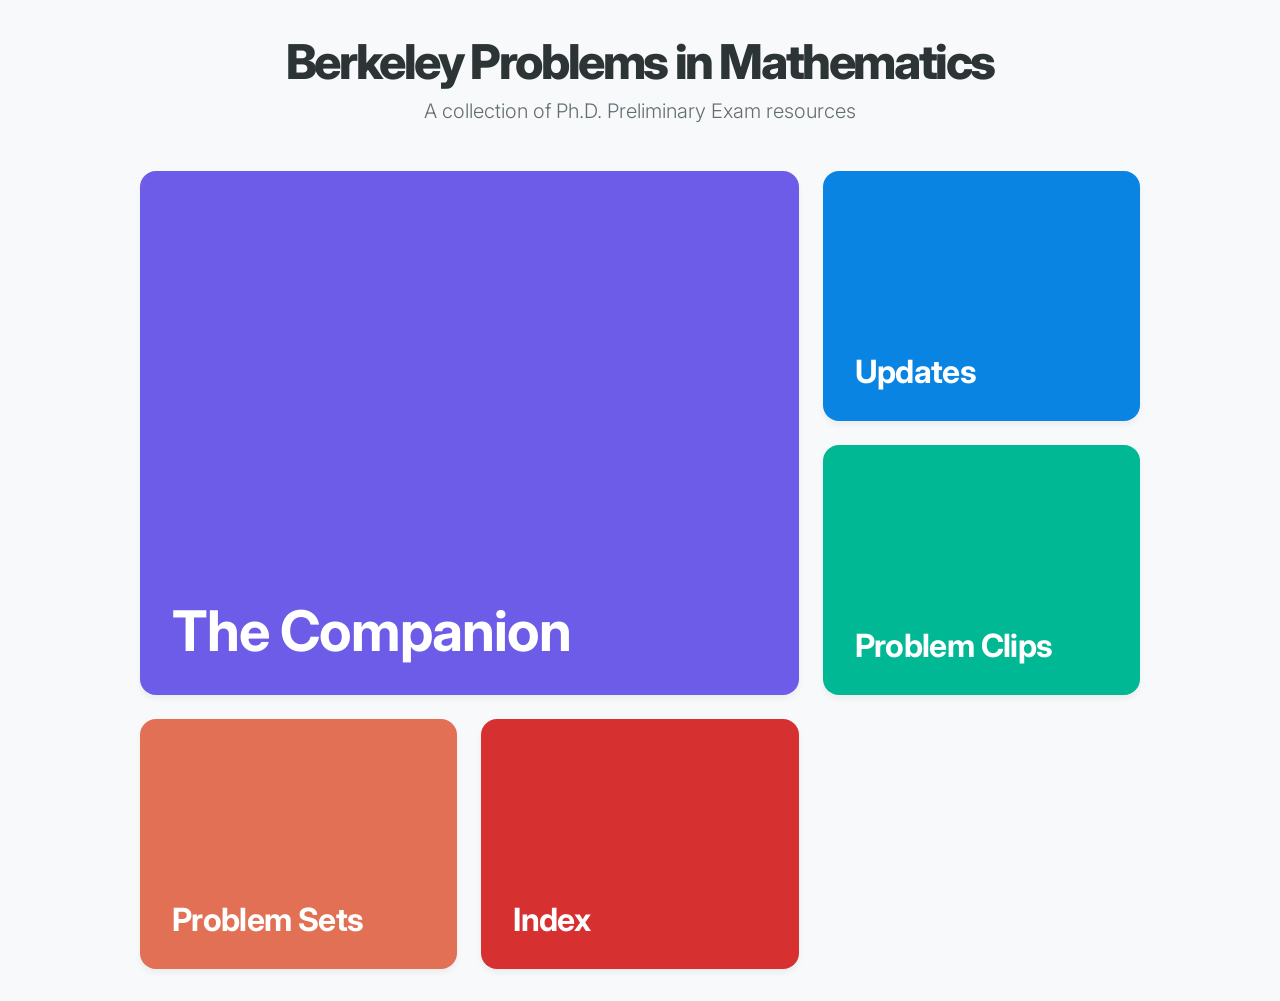
==== index.html @ 05d7f3aa "Update index.html" ====
<!DOCTYPE html>
<html lang="en">
<head>
    <meta charset="UTF-8">
    <meta name="viewport" content="width=device-width, initial-scale=1.0">
    <title>Berkeley Problems in Mathematics</title>
    <link rel="preconnect" href="https://fonts.googleapis.com">
    <link rel="preconnect" href="https://fonts.gstatic.com" crossorigin>
    <link href="https://fonts.googleapis.com/css2?family=Inter:wght@300;600;800&display=swap" rel="stylesheet">
    <style>
        :root {
            --bg-color: #f8f9fa;
            --text-color: #2d3436;
            
            /* Tile Palette */
            --tile-1: #6c5ce7; /* Purple */
            --tile-2: #0984e3; /* Blue */
            --tile-3: #00b894; /* Green */
            --tile-4: #e17055; /* Orange */
            --tile-5: #d63031; /* Red */
        }

        * {
            box-sizing: border-box;
            margin: 0;
            padding: 0;
        }

        body {
            font-family: 'Inter', sans-serif;
            background-color: var(--bg-color);
            color: var(--text-color);
            display: flex;
            flex-direction: column;
            align-items: center;
            min-height: 100vh;
            padding: 2rem;
        }

        header {
            text-align: center;
            margin-bottom: 3rem;
            max-width: 800px;
        }

        h1 {
            font-weight: 800;
            font-size: 3rem;
            letter-spacing: -0.05em;
            margin-bottom: 0.5rem;
            color: #2d3436;
        }

        p.subtitle {
            font-weight: 300;
            font-size: 1.25rem;
            color: #636e72;
        }

        /* Grid Container */
        .grid-container {
            display: grid;
            grid-template-columns: repeat(auto-fit, minmax(250px, 1fr));
            gap: 1.5rem;
            width: 100%;
            max-width: 1000px;
        }

        /* Tile Styling */
        .tile {
            display: flex;
            flex-direction: column; /* Stack title on top of text */
            justify-content: flex-end; /* Push content to bottom */
            align-items: flex-start;
            padding: 2rem;
            height: 250px;
            border-radius: 16px;
            text-decoration: none;
            transition: transform 0.3s ease, box-shadow 0.3s ease;
            box-shadow: 0 4px 6px rgba(0,0,0,0.05);
            position: relative;
            overflow: hidden;
            background-color: #ccc; /* Fallback */
        }

        .tile h2 {
            color: white;
            font-size: 2rem;
            font-weight: 700;
            letter-spacing: -0.02em;
            line-height: 1.1;
            margin: 0;
            /* Transition for the title's movement */
            transition: transform 0.3s ease;
        }

        /* The hidden description text */
        .description {
            color: rgba(255, 255, 255, 0.9);
            font-size: 1rem;
            font-weight: 400;
            margin-top: 0;
            
            /* Hidden state */
            max-height: 0;
            opacity: 0;
            overflow: hidden;
            
            /* Smooth reveal animation */
            transition: max-height 0.4s ease, opacity 0.4s ease, margin-top 0.4s ease;
        }

        /* --- HOVER EFFECTS --- */
        
        .tile:hover {
            transform: translateY(-5px);
            box-shadow: 0 15px 30px rgba(0,0,0,0.2);
        }

        .tile:hover .description {
            max-height: 100px; /* Expand height to reveal text */
            opacity: 1;
            margin-top: 0.75rem; /* Add specific space between title and text */
        }

        /* Tile Colors */
        .tile:nth-child(1) { background-color: var(--tile-1); }
        .tile:nth-child(2) { background-color: var(--tile-2); }
        .tile:nth-child(3) { background-color: var(--tile-3); }
        .tile:nth-child(4) { background-color: var(--tile-4); }
        .tile:nth-child(5) { background-color: var(--tile-5); }

        /* Responsive Layout */
        @media (min-width: 768px) {
            .grid-container {
                grid-template-columns: repeat(3, 1fr);
                grid-template-rows: repeat(2, 250px);
            }

            /* Make the first tile span 2 columns and 2 rows for emphasis */
            .tile:nth-child(1) {
                grid-column: span 2;
                grid-row: span 2;
                height: auto; 
            }

            .tile:nth-child(1) h2 {
                font-size: 3.5rem;
            }
            
            /* Larger text for the large tile */
            .tile:nth-child(1) .description {
                font-size: 1.25rem;
                max-width: 80%;
            }
        }

        @media (max-width: 767px) {
            h1 { font-size: 2rem; }
            .tile { height: 200px; padding: 1.5rem;}
            .tile h2 { font-size: 1.75rem; }
        }

    </style>
</head>
<body>

    <header>
        <h1>Berkeley Problems in Mathematics</h1>
        <p class="subtitle">A collection of Ph.D. Preliminary Exam resources</p>
    </header>

    <main class="grid-container">
        <a href="main-eb.pdf" class="tile">
            <h2>The Companion</h2>
            <p class="description">Find out more about the context and ihe inner works of many problems...</p>
        </a>

        <a href="Spring26.pdf" class="tile">
            <h2>Updates</h2>
            <p class="description">Updates on the book and new problems.</p>
        </a>

        <a href="video-clips2.html" class="tile">
            <h2>Problem Clips</h2>
            <p class="description">Short clips with the solution of selected problem</p>
        </a>

        <a href="problem-sets.html" class="tile">
            <h2>Problem Sets</h2>
            <p class="description">All the problem sets.</p>
        </a>

        <a href="rolodex.html" class="tile">
            <h2>Index</h2>
            <p class="description">The main index of each problem.</p>
        </a>
    </main>

</body>
</html>
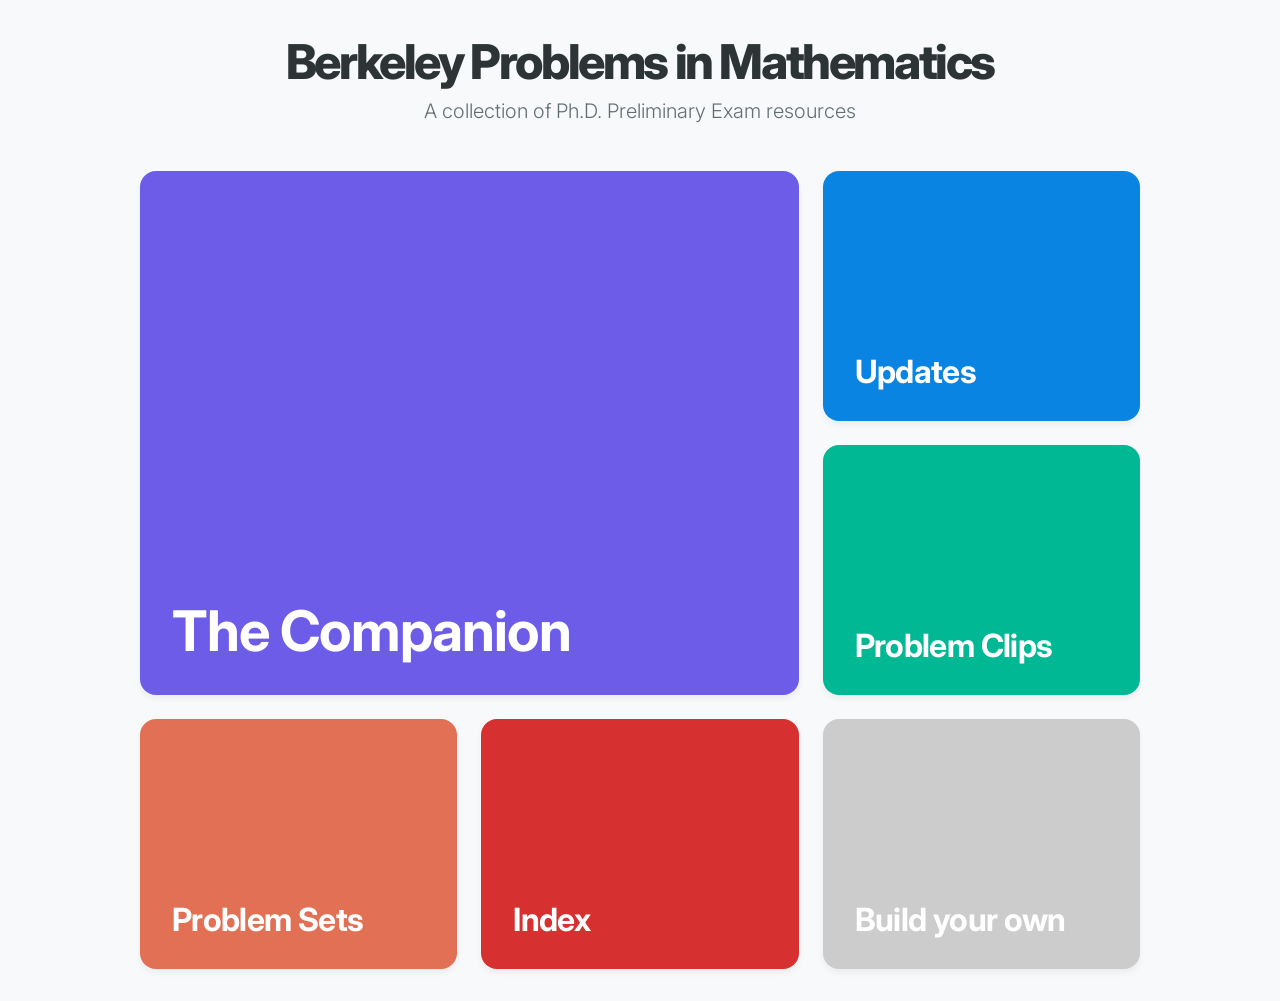
==== commit 61b8e86a: "Update index.html" ====
--- a/index.html
+++ b/index.html
@@ -173,12 +173,12 @@
     <main class="grid-container">
         <a href="main-eb.pdf" class="tile">
             <h2>The Companion</h2>
-            <p class="description">Find out more about the context and ihe inner works of many problems...</p>
+            <p class="description">Find out more about the context and the inner works of many problems</p>
         </a>
 
         <a href="Spring26.pdf" class="tile">
             <h2>Updates</h2>
-            <p class="description">Updates on the book and new problems.</p>
+            <p class="description">Updates on the book and new problems</p>
         </a>
 
         <a href="video-clips2.html" class="tile">
@@ -188,12 +188,16 @@
 
         <a href="problem-sets.html" class="tile">
             <h2>Problem Sets</h2>
-            <p class="description">All the problem sets.</p>
+            <p class="description">All the problem sets</p>
         </a>
 
         <a href="rolodex.html" class="tile">
             <h2>Index</h2>
-            <p class="description">The main index of each problem.</p>
+            <p class="description">The main index of each problem</p>
+        </a>
+         <a href="rolodex.html" class="tile">
+            <h2>Build your own</h2>
+            <p class="description">Build your own exam</p>
         </a>
     </main>
 
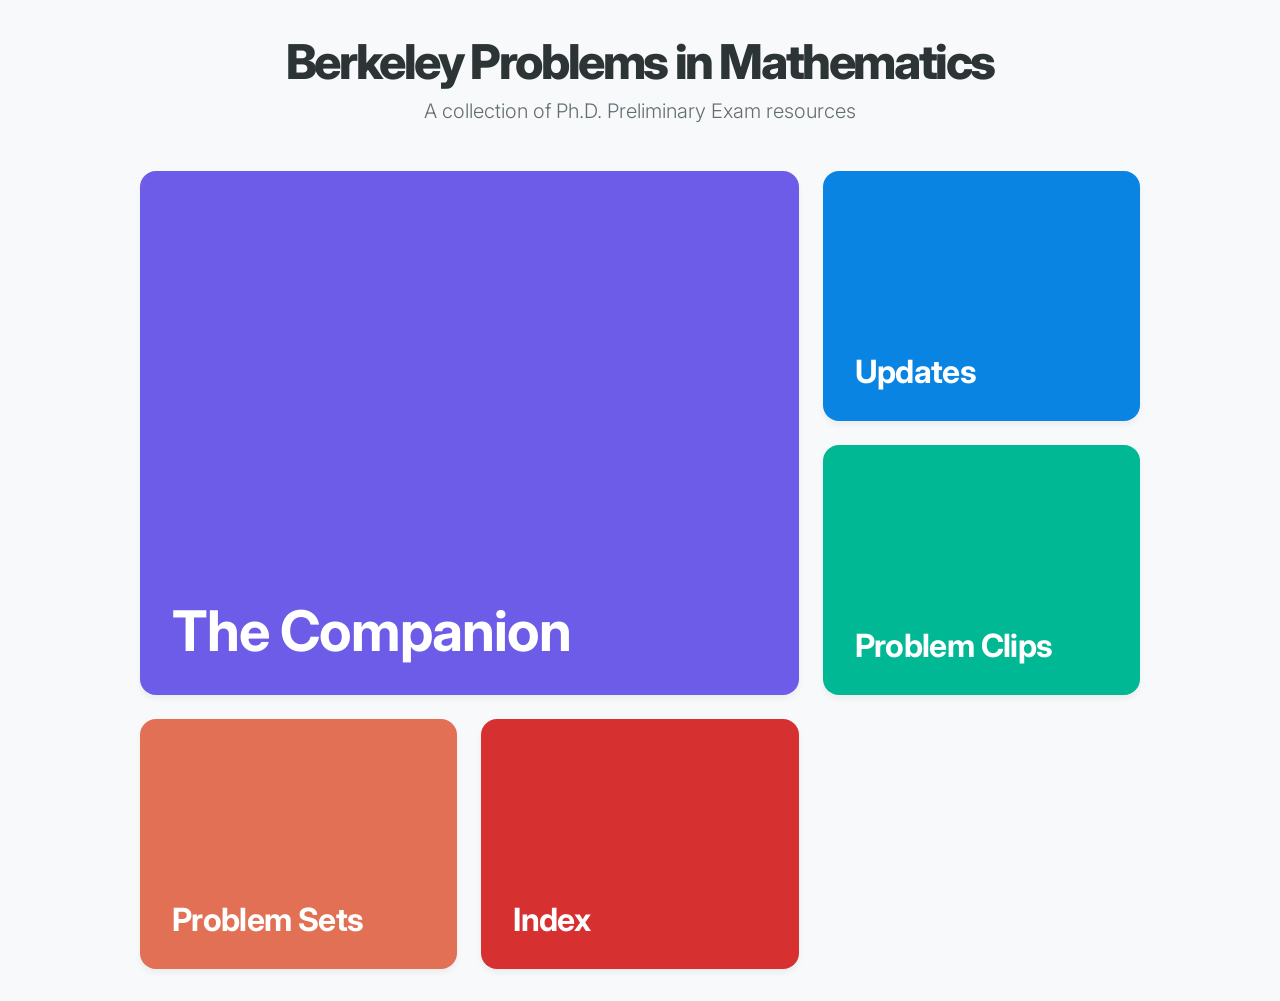
==== commit 324f7559: "Update index.html" ====
--- a/index.html
+++ b/index.html
@@ -195,10 +195,6 @@
             <h2>Index</h2>
             <p class="description">The main index of each problem</p>
         </a>
-         <a href="rolodex.html" class="tile">
-            <h2>Build your own</h2>
-            <p class="description">Build your own exam</p>
-        </a>
     </main>
 
 </body>
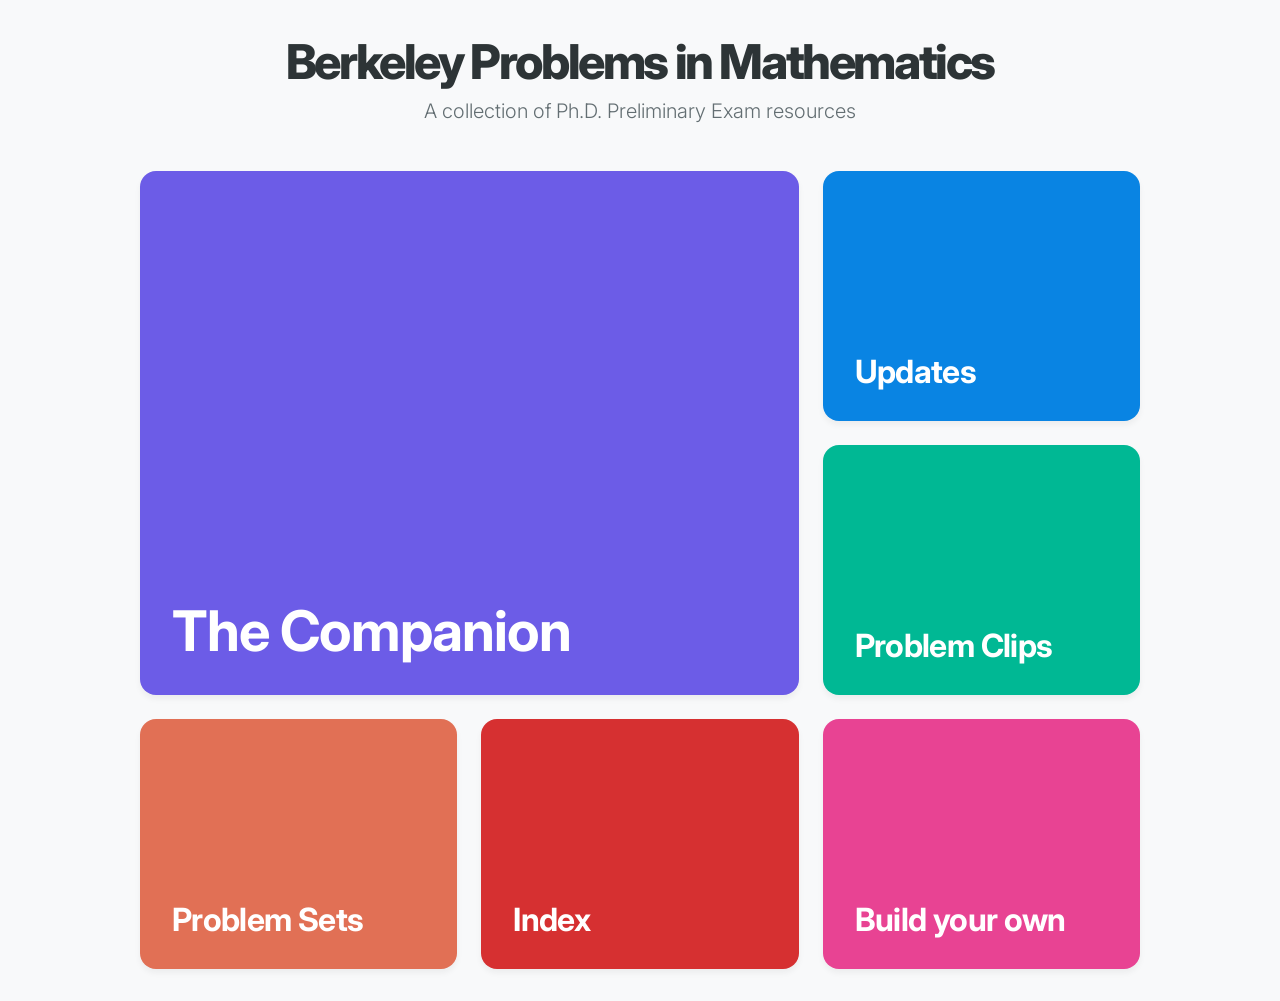
==== commit 76b113c8: "Add the 6th tile" ====
--- a/index.html
+++ b/index.html
@@ -11,13 +11,14 @@
         :root {
             --bg-color: #f8f9fa;
             --text-color: #2d3436;
-            
+
             /* Tile Palette */
             --tile-1: #6c5ce7; /* Purple */
             --tile-2: #0984e3; /* Blue */
             --tile-3: #00b894; /* Green */
             --tile-4: #e17055; /* Orange */
             --tile-5: #d63031; /* Red */
+            --tile-6: #e84393; /* Pink */
         }
 
         * {
@@ -100,18 +101,18 @@
             font-size: 1rem;
             font-weight: 400;
             margin-top: 0;
-            
+
             /* Hidden state */
             max-height: 0;
             opacity: 0;
             overflow: hidden;
-            
+
             /* Smooth reveal animation */
             transition: max-height 0.4s ease, opacity 0.4s ease, margin-top 0.4s ease;
         }
 
         /* --- HOVER EFFECTS --- */
-        
+
         .tile:hover {
             transform: translateY(-5px);
             box-shadow: 0 15px 30px rgba(0,0,0,0.2);
@@ -129,6 +130,7 @@
         .tile:nth-child(3) { background-color: var(--tile-3); }
         .tile:nth-child(4) { background-color: var(--tile-4); }
         .tile:nth-child(5) { background-color: var(--tile-5); }
+        .tile:nth-child(6) { background-color: var(--tile-6); }
 
         /* Responsive Layout */
         @media (min-width: 768px) {
@@ -141,13 +143,13 @@
             .tile:nth-child(1) {
                 grid-column: span 2;
                 grid-row: span 2;
-                height: auto; 
+                height: auto;
             }
 
             .tile:nth-child(1) h2 {
                 font-size: 3.5rem;
             }
-            
+
             /* Larger text for the large tile */
             .tile:nth-child(1) .description {
                 font-size: 1.25rem;
@@ -163,7 +165,7 @@
 
     </style>
 </head>
-<body>
+    <body>
 
     <header>
         <h1>Berkeley Problems in Mathematics</h1>
@@ -195,6 +197,11 @@
             <h2>Index</h2>
             <p class="description">The main index of each problem</p>
         </a>
+
+        <a href="http://booksinbytes.com/bpm.html" class="tile">
+            <h2>Build your own</h2>
+            <p class="description">Generate a custom problem set exam</p>
+        </a>
     </main>
 
 </body>
